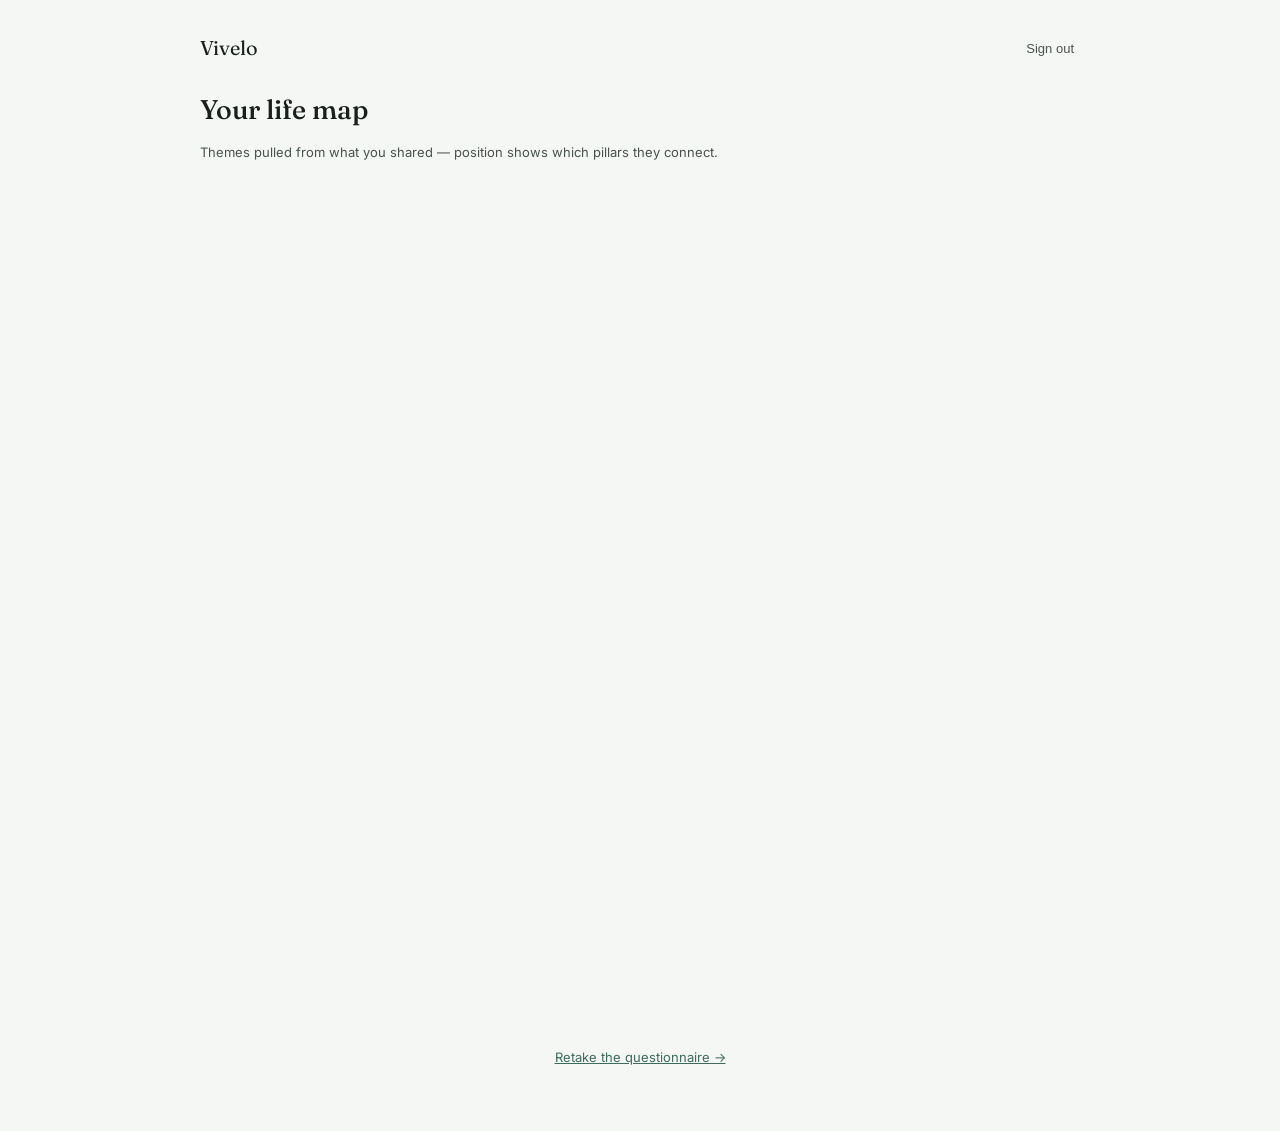
==== dashboard.html @ 6b4e3def "Update dashboard.html" ====
<!DOCTYPE html>
<html lang="en">
<head>
<meta charset="UTF-8">
<meta name="viewport" content="width=device-width, initial-scale=1.0">
<title>Your map — Vivelo</title>
<link rel="preconnect" href="https://fonts.googleapis.com">
<link href="https://fonts.googleapis.com/css2?family=Fraunces:wght@500;600&family=Inter:wght@400;500;600;700&display=swap" rel="stylesheet">
<link rel="stylesheet" href="css/style.css">
<style>
  #map-svg { width: 100%; height: auto; display: block; max-width: 800px; margin: 0 auto; touch-action: manipulation; }
  .pillar-label-text { font-family: 'Fraunces', serif; font-weight: 600; font-size: 24px; }
  .retake-link { font-size: 13px; margin-top: 24px; display: inline-block; }
  .legend { display: flex; gap: 18px; flex-wrap: wrap; justify-content: center; margin: 16px 0 8px; font-size: 13px; }
  .legend-item { display: flex; align-items: center; gap: 6px; }
  .legend-dot { width: 12px; height: 12px; border-radius: 50%; display: inline-block; }
  .theme-circle circle { touch-action: manipulation; }
  .theme-circle circle:first-child { cursor: pointer; }
  #map-wrap { position: relative; max-width: 800px; margin: 0 auto; }
  #detail-panel {
    position: fixed;
    top: 0;
    left: 0;
    right: 0;
    z-index: 1000;
    padding: 14px 20px;
    padding-top: calc(14px + env(safe-area-inset-top, 0px));
    background: #2A3B4C;
    box-shadow: 0 2px 10px rgba(0,0,0,0.25);
    font-size: 14px;
    text-align: center;
    cursor: pointer;
    display: none; /* hidden until a circle is tapped */
  }
  #detail-panel.visible { display: block; }
  #detail-panel .detail-label {
    font-weight: 600; font-size: 15px; color: #fff;
    display: -webkit-box; -webkit-line-clamp: 1; -webkit-box-orient: vertical;
    overflow: hidden; white-space: nowrap; text-overflow: ellipsis;
  }
  #detail-panel .detail-pillars { color: #B8C4CE; margin-top: 2px; font-size: 12.5px; }
  #detail-panel .detail-dismiss { color: #7C8B99; font-size: 11px; margin-top: 2px; }
  .theme-list { max-width: 640px; margin: 36px auto 0; }
  .theme-list h3 { font-family: 'Fraunces', serif; font-size: 18px; margin-bottom: 10px; }
  .theme-list-item { display: flex; justify-content: space-between; gap: 12px; padding: 8px 0; border-bottom: 1px solid #eee; font-size: 14px; }
  .theme-list-item .tl-pillars { color: #888; font-size: 12.5px; white-space: nowrap; }
</style>
</head>
<body>
<div class="wrap wide">
  <div class="topbar">
    <div class="brand">Vivelo</div>
    <button class="signout" id="signout-btn">Sign out</button>
  </div>

  <h2>Your life map</h2>
  <p class="helper-text" style="margin-bottom:12px;">Themes pulled from what you shared — position shows which pillars they connect.</p>

  <div class="legend" id="legend"></div>

  <div id="map-wrap">
    <svg id="map-svg" viewBox="0 0 1100 1100" xmlns="http://www.w3.org/2000/svg"></svg>
  </div>
  <div id="detail-panel"></div>

  <div id="theme-list" class="theme-list"></div>

  <p id="empty-state" class="helper-text" style="display:none; text-align:center;">
    No themes yet — <a href="onboarding.html">answer a few questions</a> to build your map.
  </p>

  <div style="text-align:center;">
    <a class="retake-link" href="onboarding.html">Retake the questionnaire →</a>
  </div>
</div>

<script type="module">
  import { supabase } from './js/supabase-client.js';
  import { requireSession, signOut } from './js/auth.js';

  const CENTER = { x: 550, y: 550 };
  const OFFSET = 140;
  const BIG_R = 260;
  const VIEW_SIZE = 1100;

  const PILLARS = {
    purpose:     { label: 'Purpose',     color: '#C49A2E', cx: CENTER.x,          cy: CENTER.y - OFFSET },
    mind:        { label: 'Mind',        color: '#7B4FBB', cx: CENTER.x + OFFSET, cy: CENTER.y },
    body:        { label: 'Body',        color: '#3D6B5E', cx: CENTER.x,          cy: CENTER.y + OFFSET },
    connections: { label: 'Connections', color: '#3A7FC1', cx: CENTER.x - OFFSET, cy: CENTER.y },
  };

  document.getElementById('signout-btn').addEventListener('click', signOut);

  // Legend
  document.getElementById('legend').innerHTML = Object.values(PILLARS).map(p => `
    <span class="legend-item"><span class="legend-dot" style="background:${p.color}"></span>${p.label}</span>
  `).join('');

  async function loadDashboard() {
    const session = await requireSession();
    if (!session) return;
    const userId = session.user.id;

    const { data: themes, error } = await supabase
      .from('user_themes')
      .select('*')
      .eq('user_id', userId);

    if (error || !themes || themes.length === 0) {
      const { data: responses } = await supabase
        .from('questionnaire_responses')
        .select('user_id')
        .eq('user_id', userId)
        .maybeSingle();

      if (!responses) {
        window.location.href = 'onboarding.html';
        return;
      }
      document.getElementById('map-svg').style.display = 'none';
      document.getElementById('empty-state').style.display = 'block';
      return;
    }

    renderMap(themes);
  }

  function weightRadius(w) {
    return w === 3 ? 26 : w === 2 ? 20 : 14;
  }

  function computeTargets(themes) {
    return themes.map(t => {
      const pillarKeys = (t.pillars || []).filter(p => PILLARS[p]);
      if (pillarKeys.length === 0) pillarKeys.push('mind'); // fallback, shouldn't normally happen

      let tx, ty;
      if (pillarKeys.length === 1) {
        // Single-pillar themes sit further out, inside their own pillar's territory,
        // away from the shared center — mirrors how the mockup floats single-interest
        // bubbles near the edge of their pillar rather than in the overlap zone.
        const p = PILLARS[pillarKeys[0]];
        tx = CENTER.x + (p.cx - CENTER.x) * 1.3;
        ty = CENTER.y + (p.cy - CENTER.y) * 1.3;
      } else {
        // Multi-pillar themes sit at the average of their linked pillars' centers —
        // naturally landing in the overlap region between those pillars.
        tx = pillarKeys.reduce((sum, k) => sum + PILLARS[k].cx, 0) / pillarKeys.length;
        ty = pillarKeys.reduce((sum, k) => sum + PILLARS[k].cy, 0) / pillarKeys.length;
      }

      // Wider random spread (not just a tiny jitter) so themes sharing the same pillar
      // combination — very common when most answers touch 3-4 pillars — start spaced
      // out across the overlap zone instead of all landing on one exact point.
      tx += (Math.random() - 0.5) * 90;
      ty += (Math.random() - 0.5) * 90;

      return { ...t, tx, ty, x: tx, y: ty, r: weightRadius(t.weight) };
    });
  }

  function relax(nodes, iterations = 320) {
    for (let iter = 0; iter < iterations; iter++) {
      for (let i = 0; i < nodes.length; i++) {
        for (let j = i + 1; j < nodes.length; j++) {
          const a = nodes[i], b = nodes[j];
          const dx = b.x - a.x, dy = b.y - a.y;
          const dist = Math.sqrt(dx * dx + dy * dy) || 0.01;
          // Padding is generous (not just circle radius) because each circle
          // has a two-line text label underneath it — two circles can be far
          // enough apart to not touch, yet still have their labels collide.
          const minDist = a.r + b.r + 46;
          if (dist < minDist) {
            const overlap = (minDist - dist) / 2;
            const nx = dx / dist, ny = dy / dist;
            a.x -= nx * overlap; a.y -= ny * overlap;
            b.x += nx * overlap; b.y += ny * overlap;
          }
        }
      }
      // Gentle pull back toward each node's natural target position, so
      // separation doesn't let themes drift arbitrarily far from where
      // their pillar-membership actually places them. Kept weak so there's
      // room to actually spread out within a crowded overlap zone.
      nodes.forEach(n => {
        n.x += (n.tx - n.x) * 0.01;
        n.y += (n.ty - n.y) * 0.01;
        n.x = Math.max(n.r + 15, Math.min(VIEW_SIZE - 15 - n.r, n.x));
        n.y = Math.max(n.r + 15, Math.min(VIEW_SIZE - 15 - n.r, n.y));
      });
    }
    return nodes;
  }

  function showDetail(theme) {
    const panel = document.getElementById('detail-panel');
    const pillarNames = (theme.pillars || []).map(p => PILLARS[p]?.label || p).join(' · ');
    panel.innerHTML = `
      <div class="detail-label">${escapeHtml(theme.label)}</div>
      <div class="detail-pillars">${escapeHtml(pillarNames)}</div>
      <div class="detail-dismiss">tap to dismiss</div>
    `;
    panel.classList.add('visible');
  }

  document.getElementById('detail-panel').addEventListener('click', () => {
    document.getElementById('detail-panel').classList.remove('visible');
  });

  function escapeHtml(str) {
    const div = document.createElement('div');
    div.textContent = str;
    return div.innerHTML;
  }

  function renderThemeList(themes) {
    const list = document.getElementById('theme-list');
    const sorted = [...themes].sort((a, b) => b.weight - a.weight);
    list.innerHTML = `
      <h3>All your themes</h3>
      ${sorted.map(t => {
        const pillarNames = (t.pillars || []).map(p => PILLARS[p]?.label || p).join(' · ');
        return `<div class="theme-list-item"><span>${escapeHtml(t.label)}</span><span class="tl-pillars">${escapeHtml(pillarNames)}</span></div>`;
      }).join('')}
    `;
  }

  function renderMap(themes) {
    const svg = document.getElementById('map-svg');
    svg.innerHTML = '';
    const svgNS = 'http://www.w3.org/2000/svg';

    // Big pillar circles, drawn first so themes render on top.
    Object.entries(PILLARS).forEach(([key, p]) => {
      const circle = document.createElementNS(svgNS, 'circle');
      circle.setAttribute('cx', p.cx);
      circle.setAttribute('cy', p.cy);
      circle.setAttribute('r', BIG_R);
      circle.setAttribute('fill', p.color);
      circle.setAttribute('fill-opacity', '0.4');
      circle.style.mixBlendMode = 'multiply';
      svg.appendChild(circle);
    });

    // Pillar labels, positioned just outside each circle's outer edge.
    Object.entries(PILLARS).forEach(([key, p]) => {
      const dx = p.cx - CENTER.x, dy = p.cy - CENTER.y;
      const dist = Math.sqrt(dx * dx + dy * dy) || 1;
      // Clamp so long labels like "Connections" can't render past the
      // viewBox edge regardless of which side of the diagram they're on.
      const margin = 90;
      const labelX = Math.max(margin, Math.min(VIEW_SIZE - margin, p.cx + (dx / dist) * (BIG_R + 35)));
      const labelY = Math.max(30, Math.min(VIEW_SIZE - 10, p.cy + (dy / dist) * (BIG_R + 35)));
      const text = document.createElementNS(svgNS, 'text');
      text.setAttribute('x', labelX);
      text.setAttribute('y', labelY);
      text.setAttribute('text-anchor', 'middle');
      text.setAttribute('class', 'pillar-label-text');
      text.setAttribute('fill', p.color);
      text.textContent = p.label;
      svg.appendChild(text);
    });

    // Theme circles, positioned via geometry + collision relaxation.
    // No permanent text labels on the circles themselves — with 8-15 themes
    // that reads as clutter on any screen, and is close to illegible on a
    // phone. Tap/click a circle instead to see its name in the detail panel
    // above, and the full list below has everything in plain readable text.
    const nodes = relax(computeTargets(themes));
    nodes.forEach(n => {
      const g = document.createElementNS(svgNS, 'g');
      g.setAttribute('class', 'theme-circle');

      // Invisible, generously-sized tap target — the visible dot below stays
      // small for a clean look, but taps/clicks anywhere within a much wider
      // radius still register. Small circles packed tightly together are easy
      // to miss by a few pixels on touch, so the real hit area needs to be
      // bigger than what's actually drawn.
      const hitArea = document.createElementNS(svgNS, 'circle');
      hitArea.setAttribute('cx', n.x);
      hitArea.setAttribute('cy', n.y);
      hitArea.setAttribute('r', n.r + 16);
      hitArea.setAttribute('fill', '#000');
      hitArea.setAttribute('fill-opacity', '0');
      hitArea.setAttribute('pointer-events', 'all');
      hitArea.style.cursor = 'pointer';
      g.appendChild(hitArea);

      const circle = document.createElementNS(svgNS, 'circle');
      circle.setAttribute('cx', n.x);
      circle.setAttribute('cy', n.y);
      circle.setAttribute('r', n.r);
      circle.setAttribute('fill', '#2A3B4C');
      circle.setAttribute('fill-opacity', '0.88');
      g.appendChild(circle);

      // Pointer Events API handles mouse clicks and touch taps through a
      // single unified event. Bound to the GROUP, not either individual
      // circle — the visible dot is drawn on top of the invisible hit area,
      // so a listener on just the hit area would miss clicks that land
      // directly on the visible circle (which is most precise mouse clicks).
      // Binding to the group catches a click on either child via bubbling.
      g.addEventListener('click', () => showDetail(n));

      svg.appendChild(g);
    });

    renderThemeList(themes);
  }

  loadDashboard();
</script>
</body>
</html>
---- css/style.css ----
/* ============================================
   Vivelo — shared design tokens & components
   Fonts: Fraunces (display) + Inter (body)
   ============================================ */

:root {
  --sage: #3D6B5E;
  --sage-dark: #2E5347;
  --gold: #C49A2E;
  --cream: #FBF4E0;
  --ink: #1A1F1C;
  --ink-soft: #4A524D;
  --line: #D8E4E0;
  --bg: #F5F7F5;
  --white: #ffffff;

  /* Pillar colors — match Yann's original prototype exactly */
  --purpose: #C49A2E;
  --purpose-bg: #FEF3D0;
  --connections: #3A7FC1;
  --connections-bg: #E3EEF9;
  --mind: #7B4FBB;
  --mind-bg: #F0E8FA;
  --body-pillar: #3D6B5E;
  --body-pillar-bg: #EAF2EF;

  --radius: 14px;
  --radius-sm: 8px;
  --shadow: 0 4px 20px rgba(26, 31, 28, 0.06);
  --shadow-lift: 0 8px 30px rgba(26, 31, 28, 0.1);
}

* { box-sizing: border-box; }

body {
  margin: 0;
  font-family: 'Inter', -apple-system, sans-serif;
  font-size: 18px;
  background: var(--bg);
  color: var(--ink);
  line-height: 1.6;
  -webkit-font-smoothing: antialiased;
}

h1, h2, h3, .display {
  font-family: 'Fraunces', Georgia, serif;
  font-weight: 500;
  color: var(--ink);
  margin: 0 0 0.4em;
}

a { color: var(--sage); }

.wrap {
  max-width: 480px;
  margin: 0 auto;
  padding: 32px 20px 60px;
  min-height: 100vh;
}

.wrap.wide { max-width: 920px; }

/* Card */
.card {
  background: var(--white);
  border: 1px solid var(--line);
  border-radius: var(--radius);
  padding: 24px;
  box-shadow: var(--shadow);
}

/* Buttons */
.btn {
  display: inline-block;
  width: 100%;
  min-height: 52px;
  padding: 16px 22px;
  border: none;
  border-radius: var(--radius-sm);
  font-family: 'Inter', sans-serif;
  font-size: 17px;
  font-weight: 600;
  cursor: pointer;
  text-align: center;
  text-decoration: none;
  transition: transform 0.15s ease, box-shadow 0.15s ease;
}
.btn:active { transform: scale(0.98); }

.btn-primary { background: var(--sage); color: white; }
.btn-primary:hover { background: var(--sage-dark); }
.btn-ghost { background: transparent; color: var(--sage); border: 1px solid var(--line); }

/* Form fields */
.field { margin-bottom: 18px; }
.field label {
  display: block;
  font-size: 14px;
  font-weight: 600;
  color: var(--ink-soft);
  margin-bottom: 8px;
  letter-spacing: 0.01em;
}
.field input[type="text"],
.field input[type="email"],
.field input[type="number"],
.field select {
  width: 100%;
  min-height: 50px;
  padding: 14px 16px;
  border: 1px solid var(--line);
  border-radius: var(--radius-sm);
  font-family: 'Inter', sans-serif;
  font-size: 17px;
  background: var(--white);
}
.field input:focus, .field select:focus {
  outline: 2px solid var(--sage);
  outline-offset: 1px;
}

/* Pillar slider blocks */
.pillar-block {
  border-radius: var(--radius);
  padding: 18px;
  margin-bottom: 14px;
  border: 1px solid var(--line);
}
.pillar-block .pillar-name {
  font-family: 'Fraunces', serif;
  font-size: 19px;
  font-weight: 600;
  margin-bottom: 12px;
}
.pillar-block .score-readout {
  font-size: 15px;
  color: var(--ink-soft);
  margin-bottom: 10px;
}
.score-buttons {
  display: flex;
  flex-wrap: wrap;
  gap: 8px;
}
.score-btn {
  width: 42px;
  height: 42px;
  border-radius: 50%;
  border: 2px solid;
  background: transparent;
  font-family: 'Inter', sans-serif;
  font-size: 16px;
  font-weight: 600;
  cursor: pointer;
  touch-action: manipulation;
  transition: background 0.1s ease;
}

/* Interest chips */
.chip-instruction {
  font-size: 14px;
  opacity: 0.8;
  margin-top: 14px;
}
.chip-row { display: flex; flex-wrap: wrap; gap: 10px; margin-top: 12px; }
.chip {
  min-height: 42px;
  display: inline-flex;
  align-items: center;
  padding: 9px 18px;
  border-radius: 999px;
  border: 1px solid var(--line);
  background: var(--white);
  font-size: 15px;
  cursor: pointer;
  user-select: none;
  touch-action: manipulation;
}
.chip.active { color: white; border-color: transparent; }

/* Dashboard pillar balloons */
.pillar-grid {
  display: grid;
  grid-template-columns: repeat(2, 1fr);
  gap: 20px;
  margin-bottom: 28px;
  justify-items: center;
}
@media (max-width: 420px) { .pillar-grid { grid-template-columns: 1fr 1fr; gap: 14px; } }

.pillar-card {
  width: 100%;
  max-width: 220px;
  aspect-ratio: 1 / 1;
  border-radius: 50%;
  display: flex;
  flex-direction: column;
  align-items: center;
  justify-content: center;
  text-align: center;
  color: white;
  box-shadow: var(--shadow-lift);
  padding: 10px;
}
.pillar-card .pillar-label {
  font-size: 15px;
  font-weight: 700;
  letter-spacing: 0.02em;
  opacity: 0.95;
  margin-bottom: 4px;
}
.pillar-card .pillar-score {
  font-size: 44px;
  font-family: 'Fraunces', serif;
  line-height: 1;
}
.pillar-card .pillar-score span { font-size: 18px; opacity: 0.8; }

.custom-interest-row {
  display: flex;
  gap: 8px;
  margin-top: 12px;
}
.custom-interest-input {
  flex: 1;
  min-height: 42px;
  padding: 9px 14px;
  border-radius: 999px;
  border: 1px solid var(--line);
  background: var(--white);
  font-family: 'Inter', sans-serif;
  font-size: 15px;
}
.custom-interest-add {
  min-height: 42px;
  padding: 0 18px;
  border-radius: 999px;
  border: none;
  background: var(--white);
  border: 1px solid var(--line);
  font-family: 'Inter', sans-serif;
  font-size: 15px;
  font-weight: 600;
  cursor: pointer;
  touch-action: manipulation;
}
.assistant-panel {
  background: var(--white);
  border: 1px solid var(--line);
  border-radius: var(--radius);
  padding: 20px;
}
.assistant-panel .ai-badge {
  display: inline-block;
  font-size: 11px;
  font-weight: 700;
  letter-spacing: 0.06em;
  text-transform: uppercase;
  color: var(--sage);
  background: var(--body-pillar-bg);
  padding: 3px 9px;
  border-radius: 999px;
  margin-bottom: 10px;
}
.suggestion {
  padding: 12px 14px;
  border-radius: var(--radius-sm);
  background: var(--bg);
  border: 1px solid var(--line);
  margin-bottom: 10px;
  font-size: 14px;
}
.suggestion .pillar-tag {
  display: inline-block;
  font-size: 11px;
  font-weight: 700;
  padding: 2px 8px;
  border-radius: 999px;
  color: white;
  margin-bottom: 6px;
}

.msg { font-size: 14px; color: var(--ink-soft); margin-top: 10px; min-height: 20px; }
.msg.error { color: #B3372A; }
.msg.success { color: var(--sage-dark); }

.topbar {
  display: flex;
  justify-content: space-between;
  align-items: center;
  margin-bottom: 24px;
}
.topbar .brand { font-family: 'Fraunces', serif; font-size: 20px; }
.topbar .signout { font-size: 13px; color: var(--ink-soft); cursor: pointer; background: none; border: none; }

.helper-text { font-size: 13px; color: var(--ink-soft); margin-top: 8px; }
.center { text-align: center; }
.mt-24 { margin-top: 24px; }
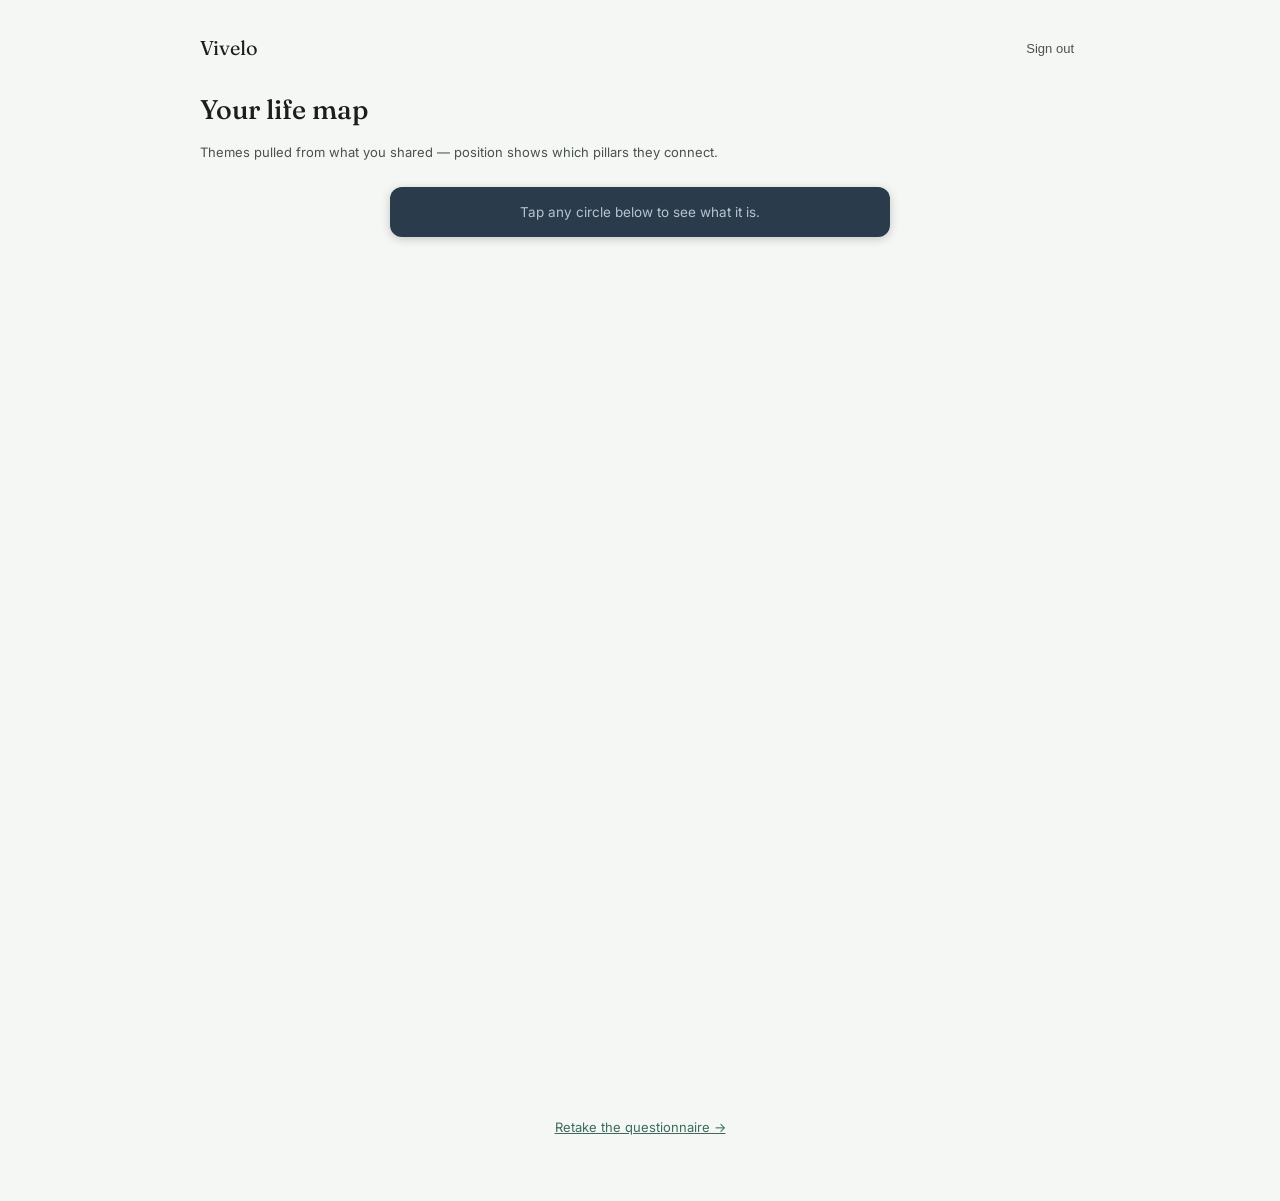
==== commit 09e74544: "Update dashboard.html" ====
--- a/dashboard.html
+++ b/dashboard.html
@@ -18,28 +18,27 @@
   .theme-circle circle:first-child { cursor: pointer; }
   #map-wrap { position: relative; max-width: 800px; margin: 0 auto; }
   #detail-panel {
-    position: fixed;
-    top: 0;
-    left: 0;
-    right: 0;
-    z-index: 1000;
+    max-width: 500px;
+    margin: 0 auto 20px;
     padding: 14px 20px;
-    padding-top: calc(14px + env(safe-area-inset-top, 0px));
     background: #2A3B4C;
-    box-shadow: 0 2px 10px rgba(0,0,0,0.25);
+    border-radius: 12px;
+    box-shadow: 0 2px 10px rgba(0,0,0,0.2);
     font-size: 14px;
     text-align: center;
     cursor: pointer;
-    display: none; /* hidden until a circle is tapped */
-  }
-  #detail-panel.visible { display: block; }
-  #detail-panel .detail-label {
-    font-weight: 600; font-size: 15px; color: #fff;
-    display: -webkit-box; -webkit-line-clamp: 1; -webkit-box-orient: vertical;
-    overflow: hidden; white-space: nowrap; text-overflow: ellipsis;
-  }
+    min-height: 22px;
+  }
+  #detail-panel .detail-label { font-weight: 600; font-size: 15px; color: #fff; }
   #detail-panel .detail-pillars { color: #B8C4CE; margin-top: 2px; font-size: 12.5px; }
+  #detail-panel .detail-hint { color: #B8C4CE; font-size: 13.5px; }
   #detail-panel .detail-dismiss { color: #7C8B99; font-size: 11px; margin-top: 2px; }
+
+  @keyframes flash-in {
+    0%   { background: #4A9B7F; }
+    100% { background: #2A3B4C; }
+  }
+  #detail-panel.flash { animation: flash-in 0.6s ease-out; }
   .theme-list { max-width: 640px; margin: 36px auto 0; }
   .theme-list h3 { font-family: 'Fraunces', serif; font-size: 18px; margin-bottom: 10px; }
   .theme-list-item { display: flex; justify-content: space-between; gap: 12px; padding: 8px 0; border-bottom: 1px solid #eee; font-size: 14px; }
@@ -58,10 +57,11 @@
 
   <div class="legend" id="legend"></div>
 
+  <div id="detail-panel"><span class="detail-hint">Tap any circle below to see what it is.</span></div>
+
   <div id="map-wrap">
     <svg id="map-svg" viewBox="0 0 1100 1100" xmlns="http://www.w3.org/2000/svg"></svg>
   </div>
-  <div id="detail-panel"></div>
 
   <div id="theme-list" class="theme-list"></div>
 
@@ -193,19 +193,30 @@
     return nodes;
   }
 
+  const HINT_HTML = '<span class="detail-hint">Tap any circle below to see what it is.</span>';
+
   function showDetail(theme) {
     const panel = document.getElementById('detail-panel');
     const pillarNames = (theme.pillars || []).map(p => PILLARS[p]?.label || p).join(' · ');
     panel.innerHTML = `
       <div class="detail-label">${escapeHtml(theme.label)}</div>
       <div class="detail-pillars">${escapeHtml(pillarNames)}</div>
-      <div class="detail-dismiss">tap to dismiss</div>
+      <div class="detail-dismiss">tap to clear</div>
     `;
-    panel.classList.add('visible');
-  }
-
+    // Restart the flash animation even if it's already mid-run — removing
+    // and re-adding the class alone won't retrigger CSS animations unless
+    // the browser sees a style recalculation in between, hence the reflow.
+    panel.classList.remove('flash');
+    void panel.offsetWidth;
+    panel.classList.add('flash');
+  }
+
+  // Tapping the panel while it's showing a theme resets it back to the
+  // instructional hint, rather than hiding it — the panel always stays in
+  // the same place in the page (no fixed/floating positioning, so it can
+  // never end up overlapping a pillar label at some window size again).
   document.getElementById('detail-panel').addEventListener('click', () => {
-    document.getElementById('detail-panel').classList.remove('visible');
+    document.getElementById('detail-panel').innerHTML = HINT_HTML;
   });
 
   function escapeHtml(str) {
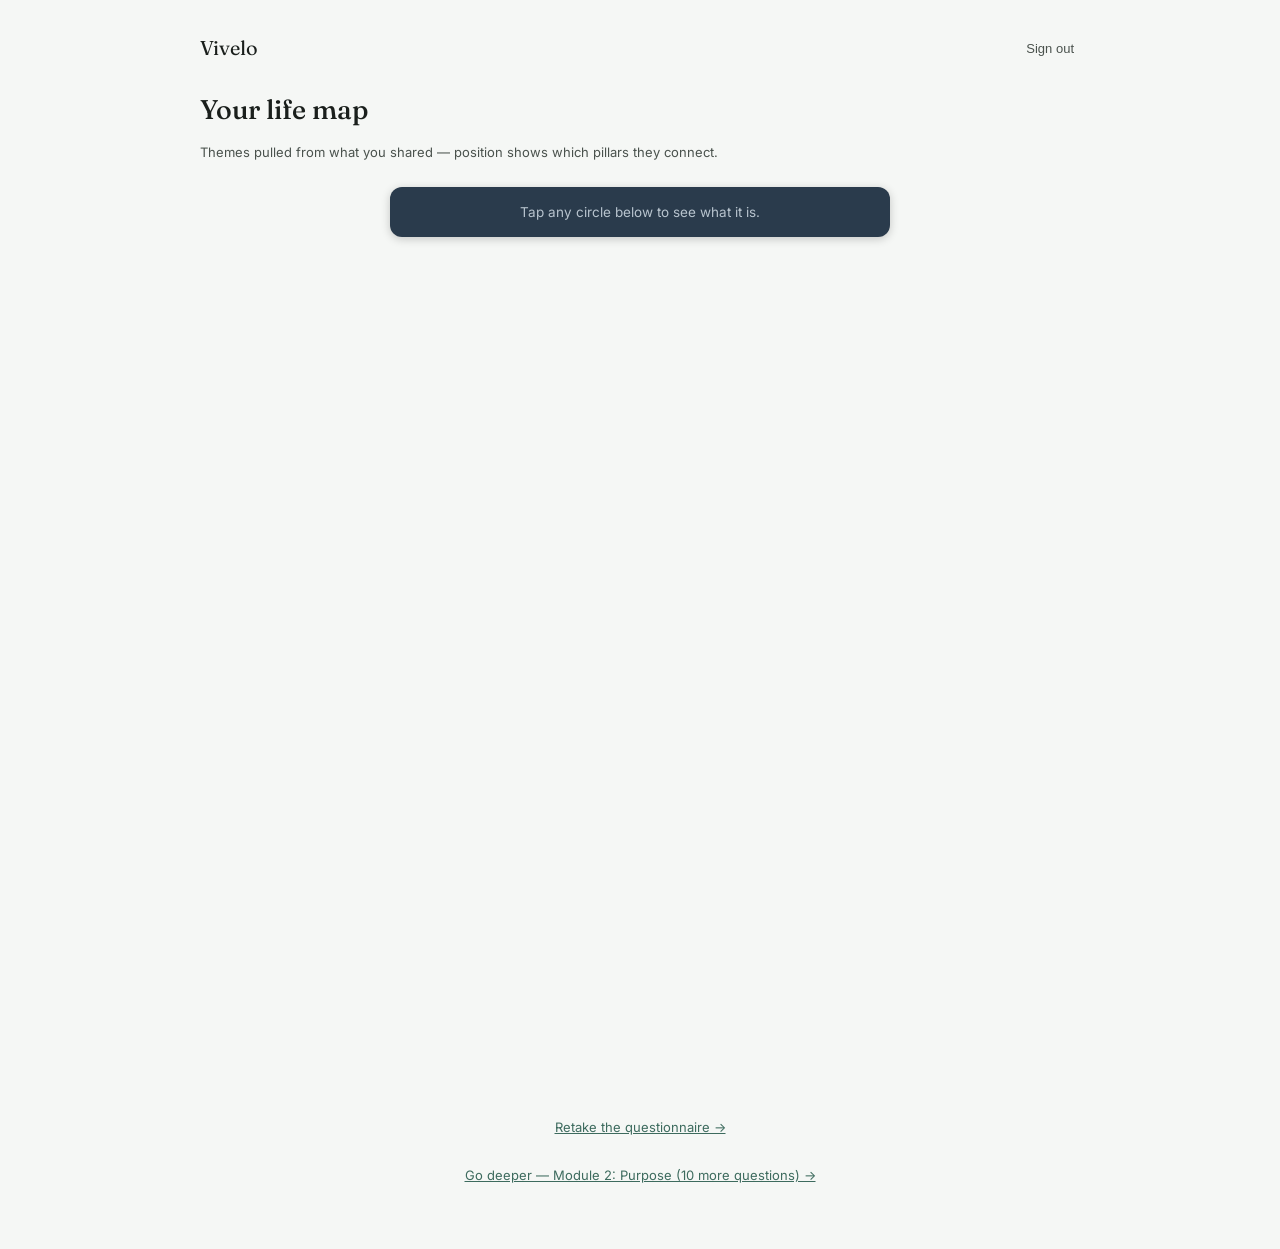
==== commit 3b6f2da3: "module 2 questions" ====
--- a/dashboard.html
+++ b/dashboard.html
@@ -14,6 +14,12 @@
   .legend { display: flex; gap: 18px; flex-wrap: wrap; justify-content: center; margin: 16px 0 8px; font-size: 13px; }
   .legend-item { display: flex; align-items: center; gap: 6px; }
   .legend-dot { width: 12px; height: 12px; border-radius: 50%; display: inline-block; }
+
+  @media (max-width: 480px) {
+    .legend { gap: 10px; font-size: 12px; }
+    .legend-item { gap: 4px; }
+    .legend-dot { width: 9px; height: 9px; }
+  }
   .theme-circle circle { touch-action: manipulation; }
   .theme-circle circle:first-child { cursor: pointer; }
   #map-wrap { position: relative; max-width: 800px; margin: 0 auto; }
@@ -71,6 +77,8 @@
 
   <div style="text-align:center;">
     <a class="retake-link" href="onboarding.html">Retake the questionnaire →</a>
+    <br>
+    <a class="retake-link" href="onboarding-module2.html">Go deeper — Module 2: Purpose (10 more questions) →</a>
   </div>
 </div>
 
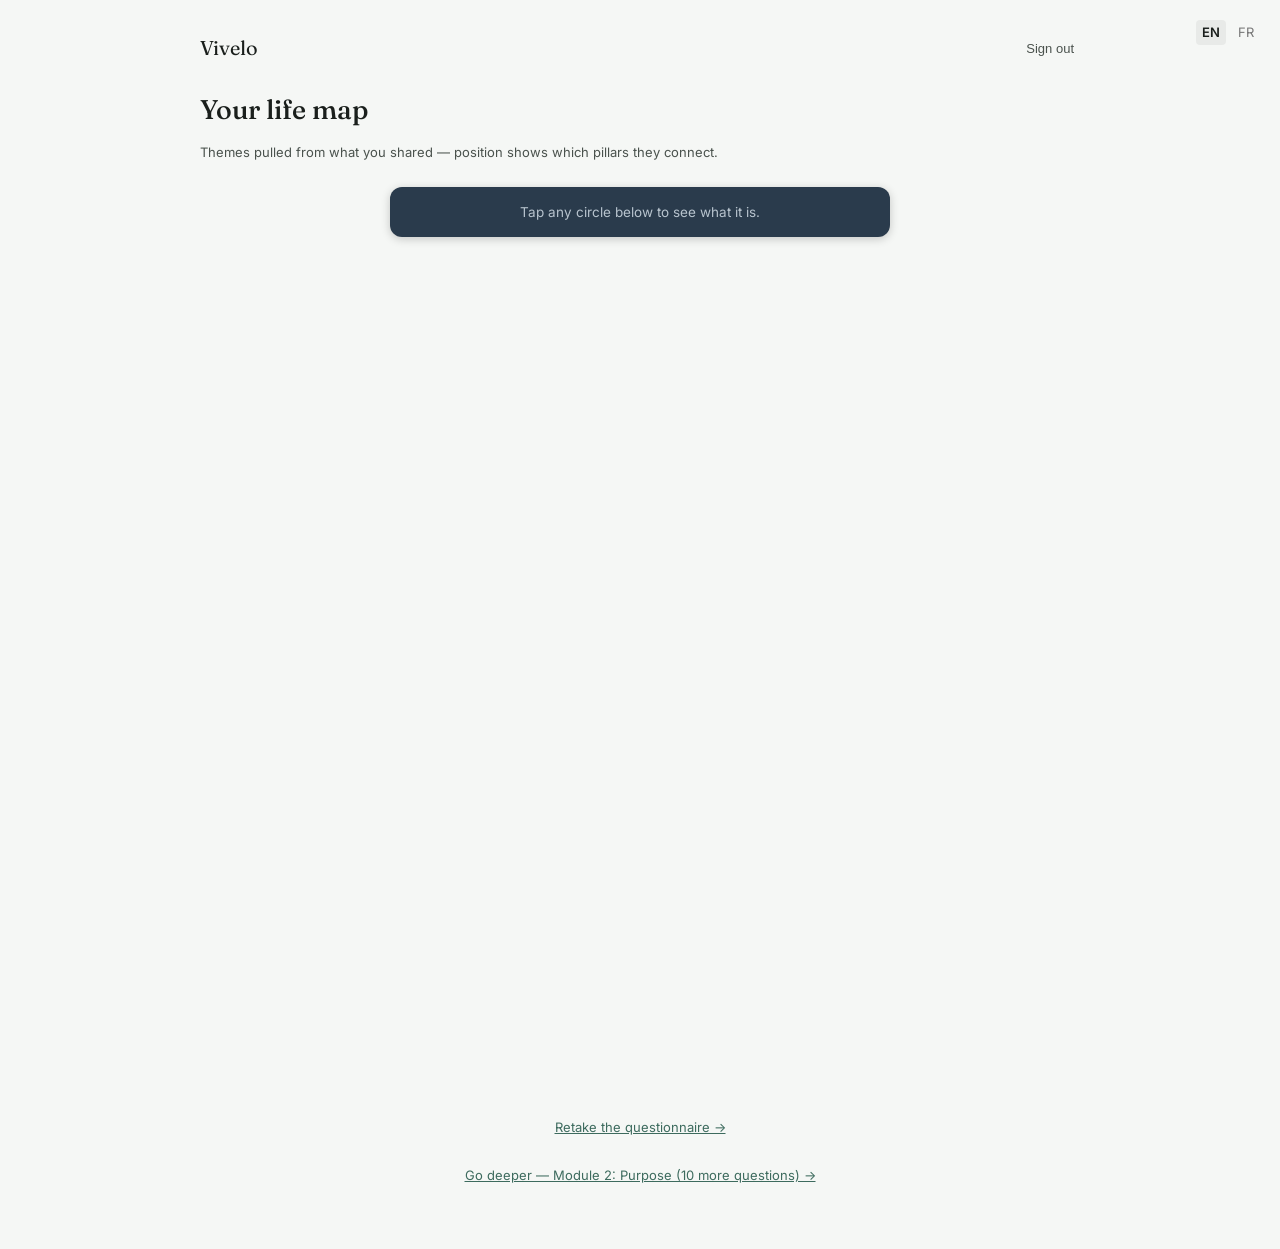
==== commit 94127e54: "Continue with French" ====
--- a/dashboard.html
+++ b/dashboard.html
@@ -49,21 +49,28 @@
   .theme-list h3 { font-family: 'Fraunces', serif; font-size: 18px; margin-bottom: 10px; }
   .theme-list-item { display: flex; justify-content: space-between; gap: 12px; padding: 8px 0; border-bottom: 1px solid #eee; font-size: 14px; }
   .theme-list-item .tl-pillars { color: #888; font-size: 12.5px; white-space: nowrap; }
+  .lang-switch { position: absolute; top: 20px; right: 20px; display: flex; gap: 6px; font-size: 13px; }
+  .lang-switch a { color: #777; text-decoration: none; padding: 2px 6px; border-radius: 4px; }
+  .lang-switch a.active { color: inherit; font-weight: 600; background: rgba(0,0,0,0.05); }
 </style>
 </head>
-<body>
+<body data-i18n-title="dashboard.meta.title">
+<div class="lang-switch">
+  <a href="#" data-lang-toggle="en">EN</a>
+  <a href="#" data-lang-toggle="fr">FR</a>
+</div>
 <div class="wrap wide">
   <div class="topbar">
     <div class="brand">Vivelo</div>
-    <button class="signout" id="signout-btn">Sign out</button>
+    <button class="signout" id="signout-btn" data-i18n="dashboard.signout">Sign out</button>
   </div>
 
-  <h2>Your life map</h2>
-  <p class="helper-text" style="margin-bottom:12px;">Themes pulled from what you shared — position shows which pillars they connect.</p>
+  <h2 data-i18n="dashboard.title">Your life map</h2>
+  <p class="helper-text" style="margin-bottom:12px;" data-i18n="dashboard.subtitle">Themes pulled from what you shared — position shows which pillars they connect.</p>
 
   <div class="legend" id="legend"></div>
 
-  <div id="detail-panel"><span class="detail-hint">Tap any circle below to see what it is.</span></div>
+  <div id="detail-panel"><span class="detail-hint" data-i18n="dashboard.hint">Tap any circle below to see what it is.</span></div>
 
   <div id="map-wrap">
     <svg id="map-svg" viewBox="0 0 1100 1100" xmlns="http://www.w3.org/2000/svg"></svg>
@@ -72,15 +79,18 @@
   <div id="theme-list" class="theme-list"></div>
 
   <p id="empty-state" class="helper-text" style="display:none; text-align:center;">
-    No themes yet — <a href="onboarding.html">answer a few questions</a> to build your map.
+    <span data-i18n="dashboard.empty.prefix">No themes yet — </span><a href="onboarding.html" data-i18n="dashboard.empty.linkText">answer a few questions</a><span data-i18n="dashboard.empty.suffix"> to build your map.</span>
   </p>
 
   <div style="text-align:center;">
-    <a class="retake-link" href="onboarding.html">Retake the questionnaire →</a>
+    <a class="retake-link" href="onboarding.html" data-i18n="dashboard.retake">Retake the questionnaire →</a>
     <br>
-    <a class="retake-link" href="onboarding-module2.html">Go deeper — Module 2: Purpose (10 more questions) →</a>
+    <a class="retake-link" href="onboarding-module2.html" data-i18n="dashboard.module2Link">Go deeper — Module 2: Purpose (10 more questions) →</a>
   </div>
 </div>
+
+<script src="js/translations.js"></script>
+<script src="js/i18n.js"></script>
 
 <script type="module">
   import { supabase } from './js/supabase-client.js';
@@ -91,19 +101,45 @@
   const BIG_R = 260;
   const VIEW_SIZE = 1100;
 
+  function t(key) {
+    const lang = window.viveloI18n ? window.viveloI18n.currentLang() : 'en';
+    const dict = (window.TRANSLATIONS && window.TRANSLATIONS[lang]) || (window.TRANSLATIONS && window.TRANSLATIONS.en) || {};
+    return dict[key];
+  }
+
+  // Geometry/color are language-independent; the displayed name is resolved
+  // via labelKey at render time so it updates instantly on a language switch.
   const PILLARS = {
-    purpose:     { label: 'Purpose',     color: '#C49A2E', cx: CENTER.x,          cy: CENTER.y - OFFSET },
-    mind:        { label: 'Mind',        color: '#7B4FBB', cx: CENTER.x + OFFSET, cy: CENTER.y },
-    body:        { label: 'Body',        color: '#3D6B5E', cx: CENTER.x,          cy: CENTER.y + OFFSET },
-    connections: { label: 'Connections', color: '#3A7FC1', cx: CENTER.x - OFFSET, cy: CENTER.y },
+    purpose:     { labelKey: 'dashboard.pillar.purpose',     color: '#C49A2E', cx: CENTER.x,          cy: CENTER.y - OFFSET },
+    mind:        { labelKey: 'dashboard.pillar.mind',        color: '#7B4FBB', cx: CENTER.x + OFFSET, cy: CENTER.y },
+    body:        { labelKey: 'dashboard.pillar.body',        color: '#3D6B5E', cx: CENTER.x,          cy: CENTER.y + OFFSET },
+    connections: { labelKey: 'dashboard.pillar.connections', color: '#3A7FC1', cx: CENTER.x - OFFSET, cy: CENTER.y },
   };
+  function pillarLabel(p) { return t(p.labelKey); }
 
   document.getElementById('signout-btn').addEventListener('click', signOut);
 
-  // Legend
-  document.getElementById('legend').innerHTML = Object.values(PILLARS).map(p => `
-    <span class="legend-item"><span class="legend-dot" style="background:${p.color}"></span>${p.label}</span>
-  `).join('');
+  // Tracks which theme labels have already been tapped, purely to lighten
+  // their circle so it's clear at a glance what's already been checked.
+  // Resets on page reload — no need to persist this anywhere.
+  const VIEWED_THEMES = new Set();
+
+  // Holds the last-loaded themes so a language switch can re-render the map
+  // and lists without a fresh Supabase fetch.
+  let currentThemes = null;
+
+  function renderLegend() {
+    document.getElementById('legend').innerHTML = Object.values(PILLARS).map(p => `
+      <span class="legend-item"><span class="legend-dot" style="background:${p.color}"></span>${pillarLabel(p)}</span>
+    `).join('');
+  }
+  renderLegend();
+
+  document.addEventListener('vivelo:langchange', () => {
+    renderLegend();
+    document.getElementById('detail-panel').innerHTML = hintHtml();
+    if (currentThemes) renderMap(currentThemes);
+  });
 
   async function loadDashboard() {
     const session = await requireSession();
@@ -131,6 +167,7 @@
       return;
     }
 
+    currentThemes = themes;
     renderMap(themes);
   }
 
@@ -201,15 +238,17 @@
     return nodes;
   }
 
-  const HINT_HTML = '<span class="detail-hint">Tap any circle below to see what it is.</span>';
+  function hintHtml() {
+    return `<span class="detail-hint">${t('dashboard.hint')}</span>`;
+  }
 
   function showDetail(theme) {
     const panel = document.getElementById('detail-panel');
-    const pillarNames = (theme.pillars || []).map(p => PILLARS[p]?.label || p).join(' · ');
+    const pillarNames = (theme.pillars || []).map(p => PILLARS[p] ? pillarLabel(PILLARS[p]) : p).join(' · ');
     panel.innerHTML = `
       <div class="detail-label">${escapeHtml(theme.label)}</div>
       <div class="detail-pillars">${escapeHtml(pillarNames)}</div>
-      <div class="detail-dismiss">tap to clear</div>
+      <div class="detail-dismiss">${t('dashboard.detail.dismiss')}</div>
     `;
     // Restart the flash animation even if it's already mid-run — removing
     // and re-adding the class alone won't retrigger CSS animations unless
@@ -224,7 +263,7 @@
   // the same place in the page (no fixed/floating positioning, so it can
   // never end up overlapping a pillar label at some window size again).
   document.getElementById('detail-panel').addEventListener('click', () => {
-    document.getElementById('detail-panel').innerHTML = HINT_HTML;
+    document.getElementById('detail-panel').innerHTML = hintHtml();
   });
 
   function escapeHtml(str) {
@@ -237,10 +276,10 @@
     const list = document.getElementById('theme-list');
     const sorted = [...themes].sort((a, b) => b.weight - a.weight);
     list.innerHTML = `
-      <h3>All your themes</h3>
-      ${sorted.map(t => {
-        const pillarNames = (t.pillars || []).map(p => PILLARS[p]?.label || p).join(' · ');
-        return `<div class="theme-list-item"><span>${escapeHtml(t.label)}</span><span class="tl-pillars">${escapeHtml(pillarNames)}</span></div>`;
+      <h3>${t('dashboard.themeList.heading')}</h3>
+      ${sorted.map(theme => {
+        const pillarNames = (theme.pillars || []).map(p => PILLARS[p] ? pillarLabel(PILLARS[p]) : p).join(' · ');
+        return `<div class="theme-list-item"><span>${escapeHtml(theme.label)}</span><span class="tl-pillars">${escapeHtml(pillarNames)}</span></div>`;
       }).join('')}
     `;
   }
@@ -277,7 +316,7 @@
       text.setAttribute('text-anchor', 'middle');
       text.setAttribute('class', 'pillar-label-text');
       text.setAttribute('fill', p.color);
-      text.textContent = p.label;
+      text.textContent = pillarLabel(p);
       svg.appendChild(text);
     });
 
@@ -310,7 +349,7 @@
       circle.setAttribute('cx', n.x);
       circle.setAttribute('cy', n.y);
       circle.setAttribute('r', n.r);
-      circle.setAttribute('fill', '#2A3B4C');
+      circle.setAttribute('fill', VIEWED_THEMES.has(n.label) ? '#7C8B99' : '#2A3B4C');
       circle.setAttribute('fill-opacity', '0.88');
       g.appendChild(circle);
 
@@ -320,7 +359,14 @@
       // so a listener on just the hit area would miss clicks that land
       // directly on the visible circle (which is most precise mouse clicks).
       // Binding to the group catches a click on either child via bubbling.
-      g.addEventListener('click', () => showDetail(n));
+      g.addEventListener('click', () => {
+        showDetail(n);
+        // Lighten the circle once viewed so it's obvious at a glance which
+        // ones have already been checked — resets on page reload, which is
+        // fine, this is just a lightweight browsing aid, not saved state.
+        VIEWED_THEMES.add(n.label);
+        circle.setAttribute('fill', '#7C8B99');
+      });
 
       svg.appendChild(g);
     });
